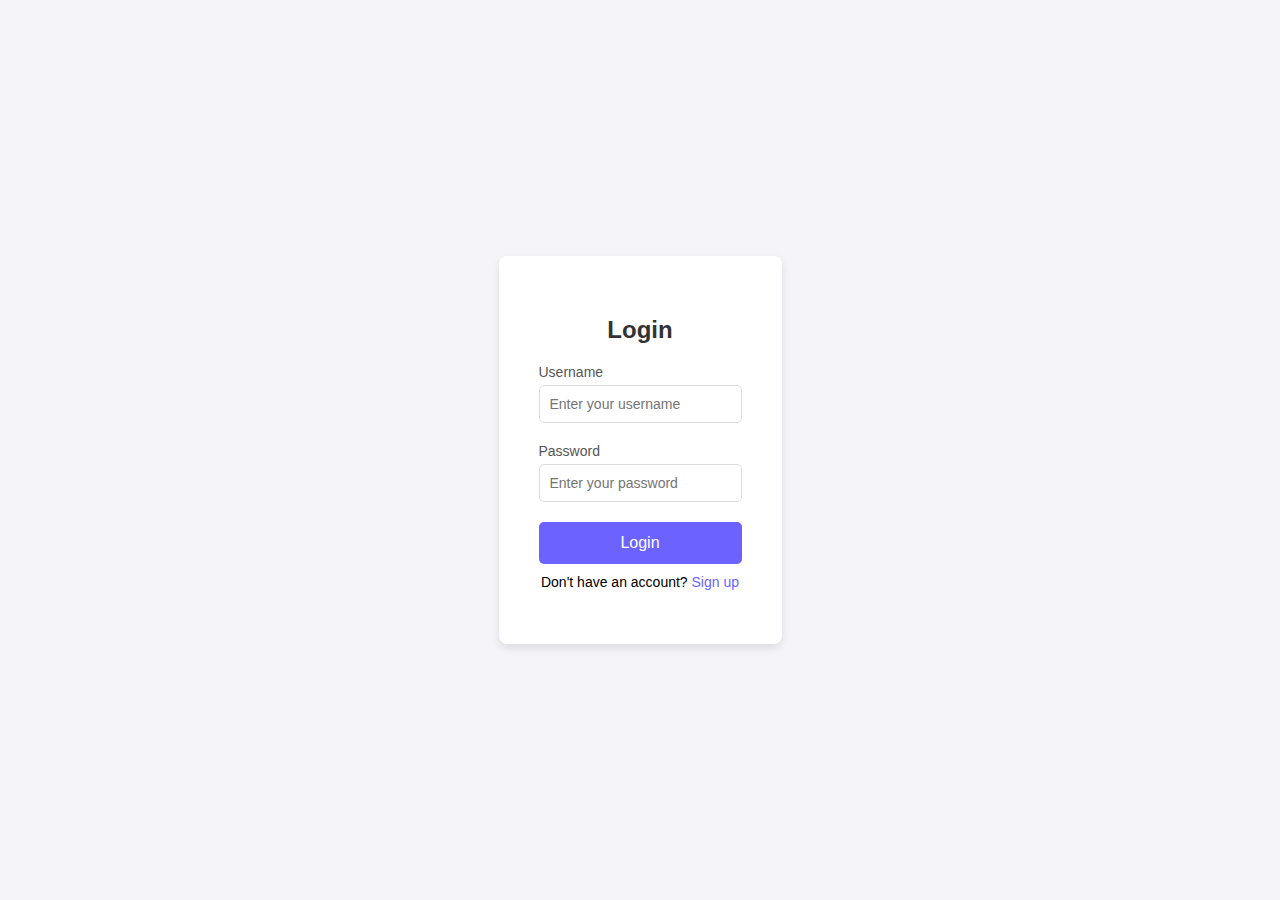
==== index.html @ bd1eb247 "Add files via upload" ====
<!DOCTYPE html>
<html lang="en">
<head>
    <meta charset="UTF-8">
    <meta name="viewport" content="width=device-width, initial-scale=1.0">
    <title>Login Page</title>
    <link rel="stylesheet" href="styles.css">
</head>
<body>
    <div class="login-container">
        <div class="login-box">
            <h2>Login</h2>
            <form id="loginForm" method="POST">
                <div class="input-group">
                    <label for="username">Username</label>
                    <input type="text" id="username" name="username" required placeholder="Enter your username">
                </div>
                <div class="input-group">
                    <label for="password">Password</label>
                    <input type="password" id="password" name="password" required placeholder="Enter your password">
                </div>
                <button type="submit" class="login-btn">Login</button>
                <div class="error-message" id="error-message"></div>
            </form>
            <p class="signup-link">Don't have an account? <a href="signup.html">Sign up</a></p>
        </div>
    </div>

    <script src="script.js"></script>
</body>
</html>
---- styles.css ----
/* Global styles */
body {
    font-family: Arial, sans-serif;
    background-color: #f4f4f9;
    display: flex;
    justify-content: center;
    align-items: center;
    height: 100vh;
    margin: 0;
}

.login-container {
    display: flex;
    justify-content: center;
    align-items: center;
    height: 100%;
}

.login-box {
    background-color: white;
    padding: 40px;
    border-radius: 8px;
    box-shadow: 0 4px 8px rgba(0, 0, 0, 0.1);
    width: 100%;
    max-width: 400px;
}

h2 {
    text-align: center;
    margin-bottom: 20px;
    color: #333;
}

.input-group {
    margin-bottom: 20px;
}

label {
    font-size: 14px;
    color: #555;
    display: block;
    margin-bottom: 5px;
}

input {
    width: 100%;
    padding: 10px;
    border: 1px solid #ddd;
    border-radius: 5px;
    font-size: 14px;
    box-sizing: border-box;
}

input:focus {
    border-color: #6c63ff;
    outline: none;
}

button {
    width: 100%;
    padding: 12px;
    background-color: #6c63ff;
    color: white;
    border: none;
    border-radius: 5px;
    font-size: 16px;
    cursor: pointer;
    transition: background-color 0.3s ease;
}

button:hover {
    background-color: #5a54d1;
}

.signup-link {
    text-align: center;
    margin-top: 10px;
    font-size: 14px;
}

.signup-link a {
    color: #6c63ff;
    text-decoration: none;
}

.signup-link a:hover {
    text-decoration: underline;
}

.error-message {
    color: red;
    font-size: 14px;
    margin-top: 10px;
    text-align: center;
}

.home-container {
    text-align: center;
    margin-top: 20px;
}

.home-container h1 {
    color: #333;
}
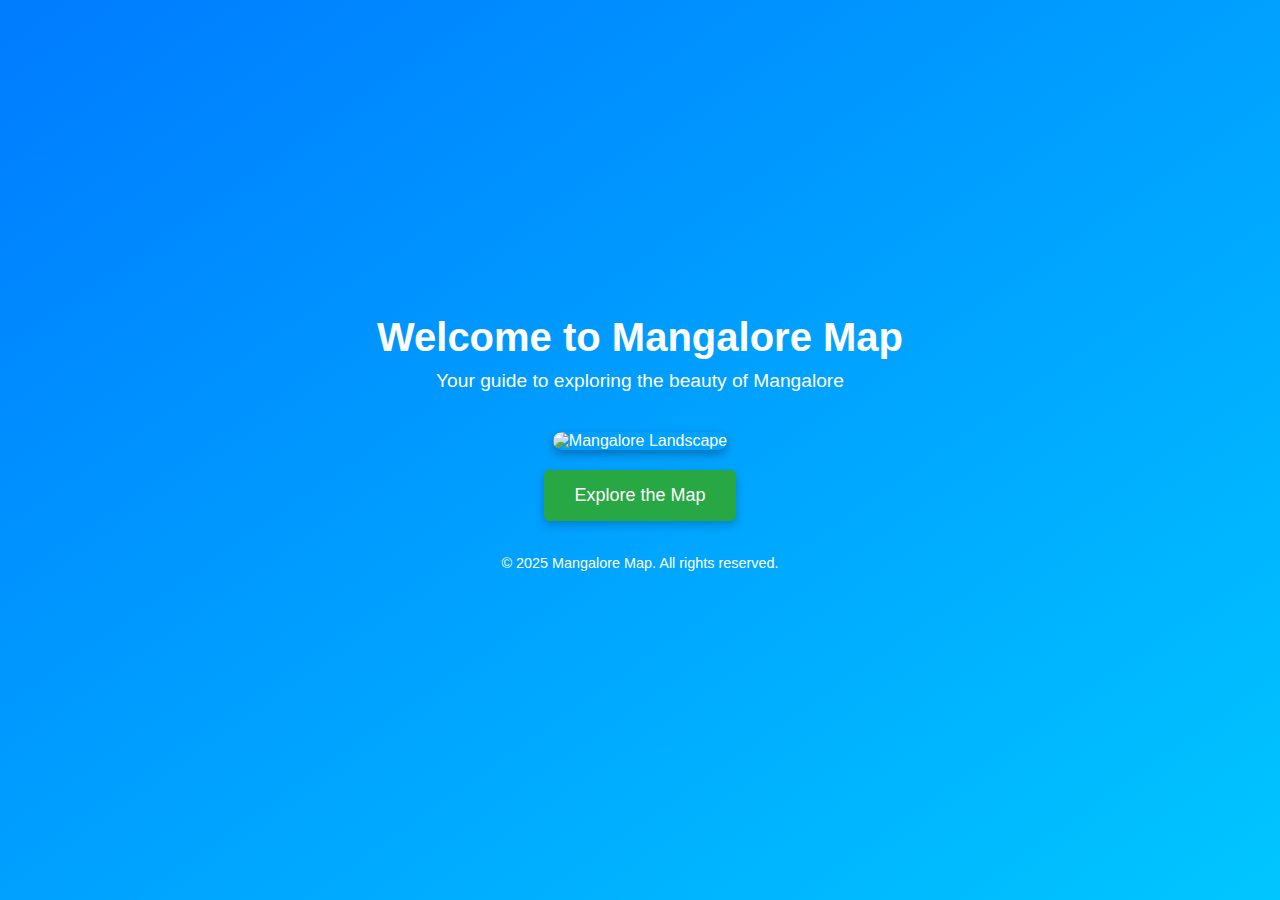
==== commit 5f6d5802: "Add files via upload" ====
--- a/index.html
+++ b/index.html
@@ -3,29 +3,72 @@
 <head>
     <meta charset="UTF-8">
     <meta name="viewport" content="width=device-width, initial-scale=1.0">
-    <title>Login Page</title>
-    <link rel="stylesheet" href="styles.css">
+    <title>Welcome to Mangalore Map</title>
+    <style>
+        body {
+            margin: 0;
+            font-family: Arial, sans-serif;
+            display: flex;
+            flex-direction: column;
+            justify-content: center;
+            align-items: center;
+            height: 100vh;
+            background: linear-gradient(to bottom right, #007BFF, #00C6FF);
+            color: white;
+            text-align: center;
+        }
+        header {
+            margin-bottom: 20px;
+        }
+        header h1 {
+            font-size: 2.5rem;
+            margin: 0;
+        }
+        header p {
+            font-size: 1.2rem;
+            margin: 10px 0 0;
+        }
+        .image-container {
+            margin: 20px 0;
+            width: 80%;
+            max-width: 600px;
+        }
+        .image-container img {
+            width: 100%;
+            border-radius: 10px;
+            box-shadow: 0 4px 10px rgba(0, 0, 0, 0.3);
+        }
+        .redirect-button {
+            background-color: #28a745;
+            color: white;
+            border: none;
+            padding: 15px 30px;
+            font-size: 18px;
+            border-radius: 5px;
+            cursor: pointer;
+            transition: background-color 0.3s ease;
+            box-shadow: 0 4px 10px rgba(0, 0, 0, 0.2);
+        }
+        .redirect-button:hover {
+            background-color: #218838;
+        }
+        footer {
+            margin-top: 20px;
+            font-size: 0.9rem;
+        }
+    </style>
 </head>
 <body>
-    <div class="login-container">
-        <div class="login-box">
-            <h2>Login</h2>
-            <form id="loginForm" method="POST">
-                <div class="input-group">
-                    <label for="username">Username</label>
-                    <input type="text" id="username" name="username" required placeholder="Enter your username">
-                </div>
-                <div class="input-group">
-                    <label for="password">Password</label>
-                    <input type="password" id="password" name="password" required placeholder="Enter your password">
-                </div>
-                <button type="submit" class="login-btn">Login</button>
-                <div class="error-message" id="error-message"></div>
-            </form>
-            <p class="signup-link">Don't have an account? <a href="signup.html">Sign up</a></p>
-        </div>
+    <header>
+        <h1>Welcome to Mangalore Map</h1>
+        <p>Your guide to exploring the beauty of Mangalore</p>
+    </header>
+    <div class="image-container">
+        <img src="https://www.awaycabs.in/uploads/image/tour-packages/mangalore-local-tour-1/mangalore-main-1.jpg" alt="Mangalore Landscape">
     </div>
-
-    <script src="script.js"></script>
+    <button class="redirect-button" onclick="window.location.href='map2.html'">Explore the Map</button>
+    <footer>
+        <p>&copy; 2025 Mangalore Map. All rights reserved.</p>
+    </footer>
 </body>
 </html>
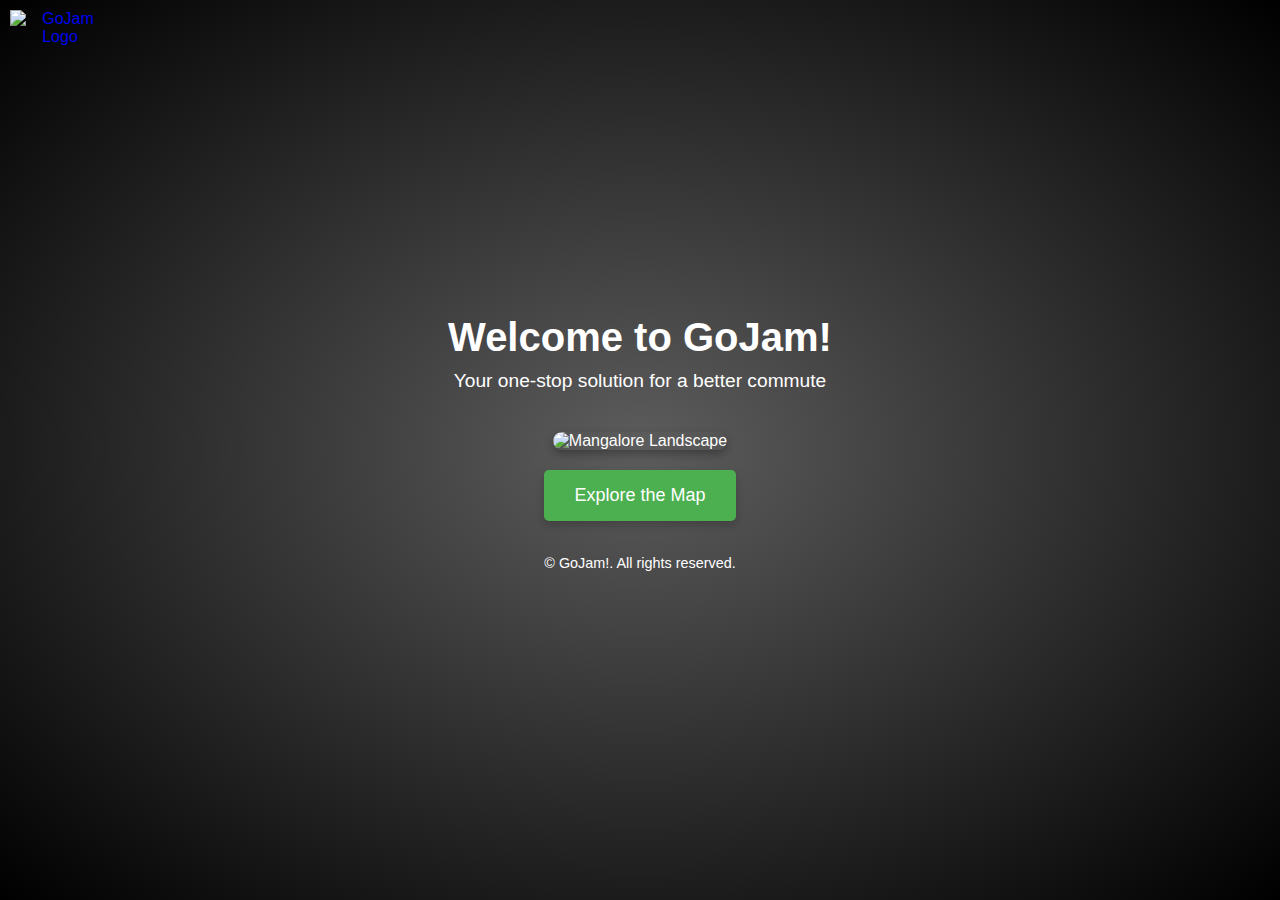
==== commit 4d6b6da1: "Update index.html" ====
--- a/index.html
+++ b/index.html
@@ -3,18 +3,18 @@
 <head>
     <meta charset="UTF-8">
     <meta name="viewport" content="width=device-width, initial-scale=1.0">
-    <title>Welcome to Mangalore Map</title>
+    <title>GoJam: For Better Commute</title>
     <style>
         body {
             margin: 0;
-            font-family: Arial, sans-serif;
+            font-family: 'Lemon Milk', 'Helvetica Neue', Helvetica, Arial, sans-serif;
             display: flex;
             flex-direction: column;
             justify-content: center;
             align-items: center;
             height: 100vh;
-            background: linear-gradient(to bottom right, #007BFF, #00C6FF);
-            color: white;
+            background: radial-gradient( #5e5d5d,#000000);
+            color: rgb(255, 255, 255);
             text-align: center;
         }
         header {
@@ -39,7 +39,7 @@
             box-shadow: 0 4px 10px rgba(0, 0, 0, 0.3);
         }
         .redirect-button {
-            background-color: #28a745;
+            background-color: #4CAF50;
             color: white;
             border: none;
             padding: 15px 30px;
@@ -50,7 +50,7 @@
             box-shadow: 0 4px 10px rgba(0, 0, 0, 0.2);
         }
         .redirect-button:hover {
-            background-color: #218838;
+            background-color: #03c809;
         }
         footer {
             margin-top: 20px;
@@ -58,17 +58,22 @@
         }
     </style>
 </head>
+
 <body>
     <header>
-        <h1>Welcome to Mangalore Map</h1>
-        <p>Your guide to exploring the beauty of Mangalore</p>
-    </header>
+       <a href="index.html">
+            <img src="C:\Users\HP\OneDrive\Desktop\Aloy Hack\gojam.png" alt="GoJam Logo" width="100px" style="position: absolute; top: 10px; left: 10px;">
+       </a>
+       <h1>Welcome to GoJam!</h1>
+       <p>Your one-stop solution for a better commute</p>
+      </header>
+
     <div class="image-container">
         <img src="https://www.awaycabs.in/uploads/image/tour-packages/mangalore-local-tour-1/mangalore-main-1.jpg" alt="Mangalore Landscape">
     </div>
     <button class="redirect-button" onclick="window.location.href='map2.html'">Explore the Map</button>
     <footer>
-        <p>&copy; 2025 Mangalore Map. All rights reserved.</p>
+        <p>&copy; GoJam!. All rights reserved.</p>
     </footer>
 </body>
 </html>
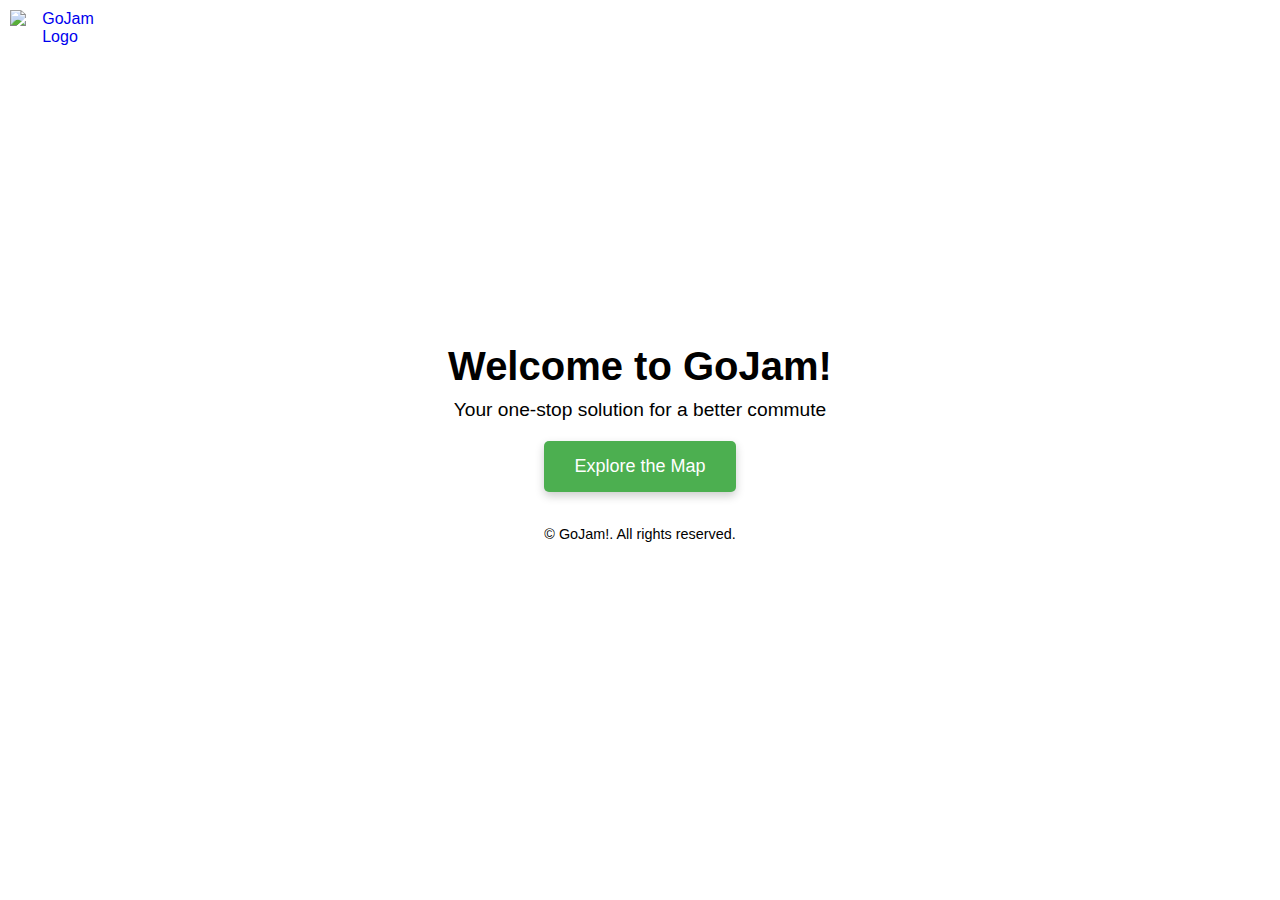
==== commit 79eac48a: "index.html" ====
--- a/index.html
+++ b/index.html
@@ -13,8 +13,10 @@
             justify-content: center;
             align-items: center;
             height: 100vh;
-            background: radial-gradient( #5e5d5d,#000000);
-            color: rgb(255, 255, 255);
+            background-image: url("https://upload.wikimedia.org/wikipedia/commons/c/ce/Falnir_skylines_viewed_from_Kankanady.jpg");
+            background-size: cover;
+            background-position: center;
+            color: rgb(0, 0, 0);
             text-align: center;
         }
         header {
@@ -68,9 +70,7 @@
        <p>Your one-stop solution for a better commute</p>
       </header>
 
-    <div class="image-container">
-        <img src="https://www.awaycabs.in/uploads/image/tour-packages/mangalore-local-tour-1/mangalore-main-1.jpg" alt="Mangalore Landscape">
-    </div>
+   
     <button class="redirect-button" onclick="window.location.href='map2.html'">Explore the Map</button>
     <footer>
         <p>&copy; GoJam!. All rights reserved.</p>
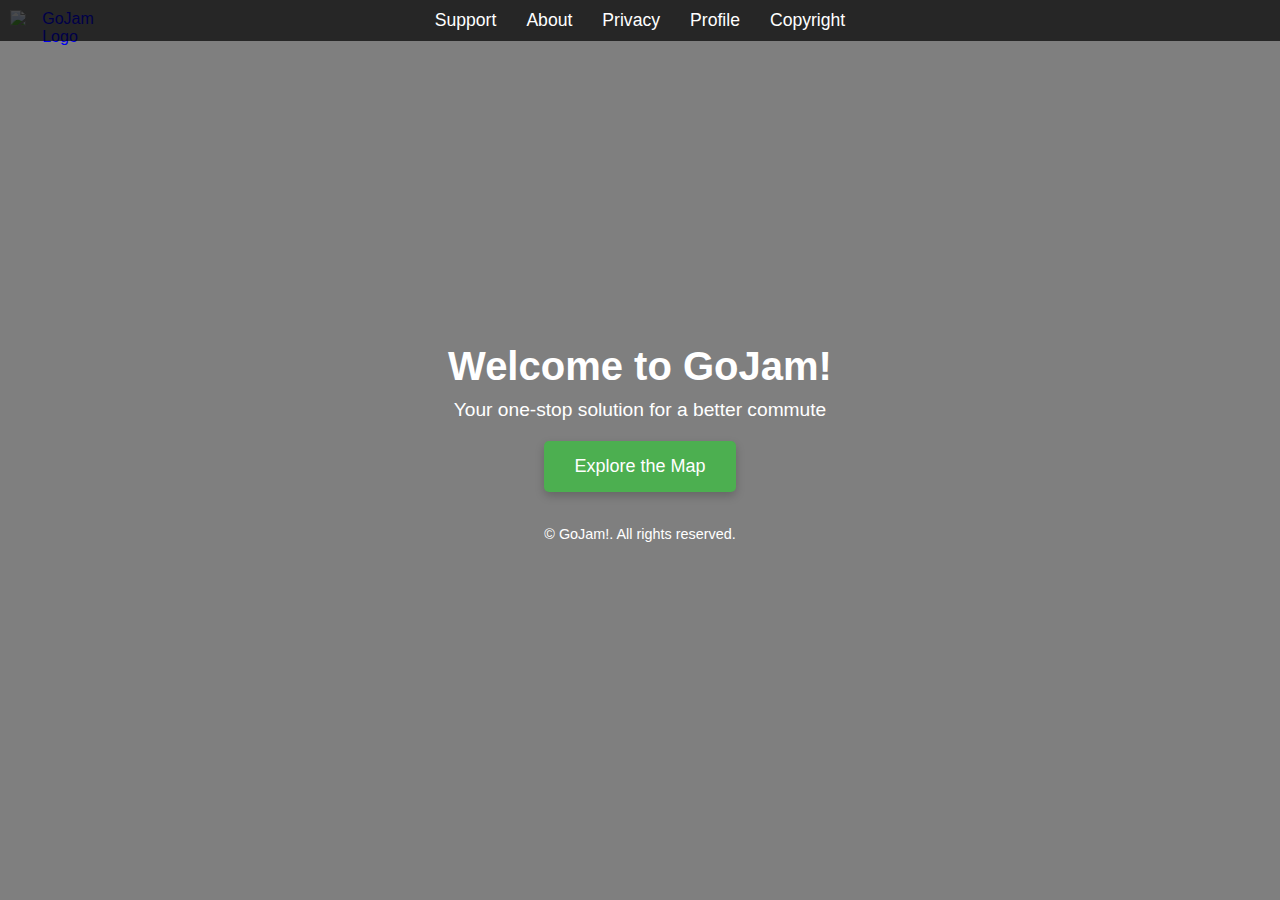
==== commit 483c0476: "index.html" ====
--- a/index.html
+++ b/index.html
@@ -16,30 +16,73 @@
             background-image: url("https://upload.wikimedia.org/wikipedia/commons/c/ce/Falnir_skylines_viewed_from_Kankanady.jpg");
             background-size: cover;
             background-position: center;
-            color: rgb(0, 0, 0);
+            color: rgb(255, 255, 255);
             text-align: center;
+            position: relative;
         }
+
+        /* Overlay for better text visibility */
+        body::after {
+            content: '';
+            position: absolute;
+            top: 0;
+            left: 0;
+            width: 100%;
+            height: 100%;
+            background: rgba(0, 0, 0, 0.5); /* Dark overlay */
+            z-index: -1;
+        }
+
+        /* Navigation bar styles */
+        nav {
+            position: absolute;
+            top: 0px;
+            width: 100%;
+            display: flex;
+            justify-content: center;
+            background-color: rgba(0, 0, 0, 0.7);
+            padding: 10px 0;
+            z-index: 10;
+        }
+
+        nav a {
+            color: white;
+            text-decoration: none;
+            margin: 0 15px;
+            font-size: 1.1rem;
+            transition: color 0.3s ease;
+        }
+
+        nav a:hover {
+            color: #4CAF50;
+        }
+
         header {
             margin-bottom: 20px;
         }
+
         header h1 {
             font-size: 2.5rem;
             margin: 0;
         }
+
         header p {
             font-size: 1.2rem;
             margin: 10px 0 0;
         }
+
         .image-container {
             margin: 20px 0;
             width: 80%;
             max-width: 600px;
         }
+
         .image-container img {
             width: 100%;
             border-radius: 10px;
             box-shadow: 0 4px 10px rgba(0, 0, 0, 0.3);
         }
+
         .redirect-button {
             background-color: #4CAF50;
             color: white;
@@ -51,9 +94,11 @@
             transition: background-color 0.3s ease;
             box-shadow: 0 4px 10px rgba(0, 0, 0, 0.2);
         }
+
         .redirect-button:hover {
             background-color: #03c809;
         }
+
         footer {
             margin-top: 20px;
             font-size: 0.9rem;
@@ -62,16 +107,25 @@
 </head>
 
 <body>
+    <!-- Navigation Bar -->
+    <nav>
+        <a href="#support">Support</a>
+        <a href="#about">About</a>
+        <a href="#privacy">Privacy</a>
+        <a href="#profile">Profile</a>
+        <a href="#copyright">Copyright</a>
+    </nav>
+
     <header>
-       <a href="index.html">
-            <img src="C:\Users\HP\OneDrive\Desktop\Aloy Hack\gojam.png" alt="GoJam Logo" width="100px" style="position: absolute; top: 10px; left: 10px;">
-       </a>
-       <h1>Welcome to GoJam!</h1>
-       <p>Your one-stop solution for a better commute</p>
-      </header>
+        <a href="index.html">
+            <img src="images/gojam.png" alt="GoJam Logo" width="100px" style="position: absolute; top: 10px; left: 10px;">
+        </a>
+        <h1>Welcome to GoJam!</h1>
+        <p>Your one-stop solution for a better commute</p>
+    </header>
 
-   
     <button class="redirect-button" onclick="window.location.href='map2.html'">Explore the Map</button>
+    
     <footer>
         <p>&copy; GoJam!. All rights reserved.</p>
     </footer>
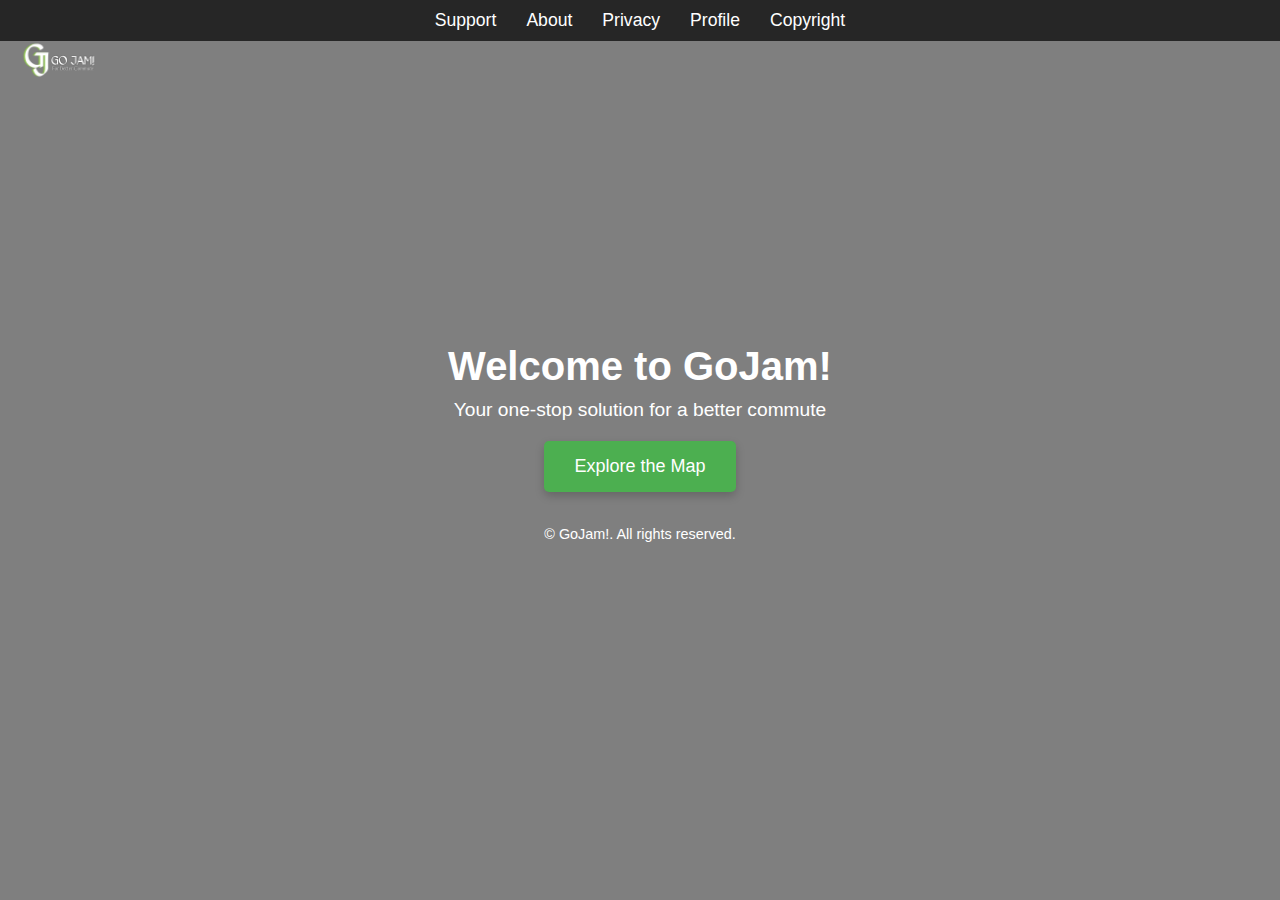
==== commit e6e36e52: "Update index.html" ====
--- a/index.html
+++ b/index.html
@@ -118,7 +118,7 @@
 
     <header>
         <a href="index.html">
-            <img src="images/gojam.png" alt="GoJam Logo" width="100px" style="position: absolute; top: 10px; left: 10px;">
+            <img src="gojam.png" alt="GoJam Logo" width="100px" style="position: absolute; top: 10px; left: 10px;">
         </a>
         <h1>Welcome to GoJam!</h1>
         <p>Your one-stop solution for a better commute</p>
